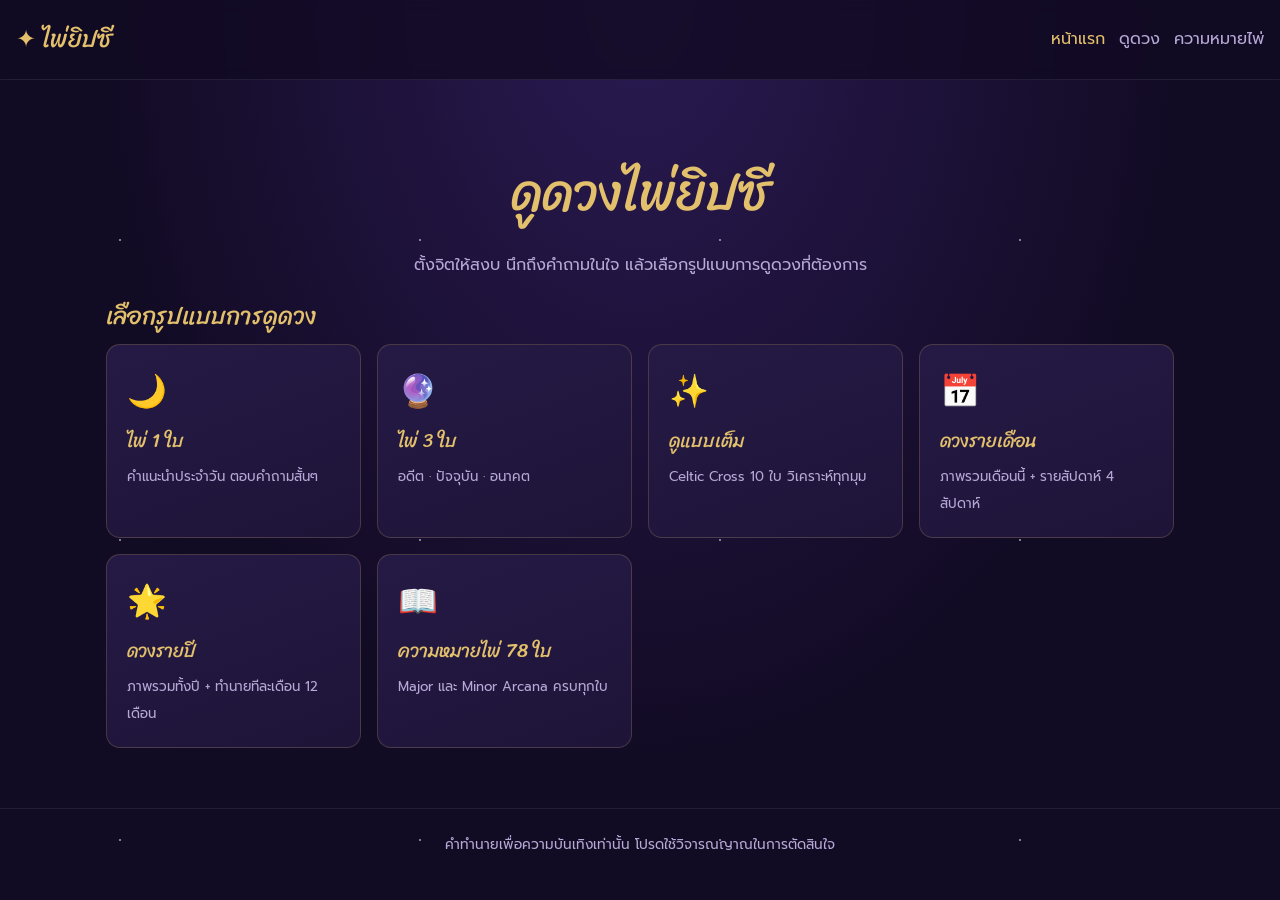
==== index.html @ 7d058a38 "Thai tarot website: readings (1/3/full/monthly/yearly) and 78-card library Co-Authored-By: Claude Op" ====
<!doctype html>
<html lang="th">
<head>
<meta charset="utf-8"><meta name="viewport" content="width=device-width,initial-scale=1">
<title>ไพ่ยิปซีออนไลน์ | ดูดวงไพ่ทาโรต์</title>
<link rel="preconnect" href="https://fonts.googleapis.com">
<link href="https://fonts.googleapis.com/css2?family=Prompt:wght@300;400;600&family=Sriracha&display=swap" rel="stylesheet">
<link rel="stylesheet" href="css/style.css">
</head>
<body>
<header><a class="brand" href="index.html">✦ ไพ่ยิปซี</a>
<nav><a href="index.html" class="active">หน้าแรก</a><a href="reading.html?type=three">ดูดวง</a><a href="cards.html">ความหมายไพ่</a></nav></header>
<main>
  <section class="hero">
    <h1>ดูดวงไพ่ยิปซี</h1>
    <p>ตั้งจิตให้สงบ นึกถึงคำถามในใจ แล้วเลือกรูปแบบการดูดวงที่ต้องการ</p>
  </section>
  <h2>เลือกรูปแบบการดูดวง</h2>
  <div class="grid">
    <a class="panel" href="reading.html?type=one"><div class="icon">🌙</div><h3>ไพ่ 1 ใบ</h3><small>คำแนะนำประจำวัน ตอบคำถามสั้นๆ</small></a>
    <a class="panel" href="reading.html?type=three"><div class="icon">🔮</div><h3>ไพ่ 3 ใบ</h3><small>อดีต · ปัจจุบัน · อนาคต</small></a>
    <a class="panel" href="reading.html?type=full"><div class="icon">✨</div><h3>ดูแบบเต็ม</h3><small>Celtic Cross 10 ใบ วิเคราะห์ทุกมุม</small></a>
    <a class="panel" href="reading.html?type=monthly"><div class="icon">📅</div><h3>ดวงรายเดือน</h3><small>ภาพรวมเดือนนี้ + รายสัปดาห์ 4 สัปดาห์</small></a>
    <a class="panel" href="reading.html?type=yearly"><div class="icon">🌟</div><h3>ดวงรายปี</h3><small>ภาพรวมทั้งปี + ทำนายทีละเดือน 12 เดือน</small></a>
    <a class="panel" href="cards.html"><div class="icon">📖</div><h3>ความหมายไพ่ 78 ใบ</h3><small>Major และ Minor Arcana ครบทุกใบ</small></a>
  </div>
</main>
<footer>คำทำนายเพื่อความบันเทิงเท่านั้น โปรดใช้วิจารณญาณในการตัดสินใจ</footer>
</body>
</html>
---- css/style.css ----
:root{
  --bg:#120b24;--bg2:#1e1438;--panel:#251a45;--gold:#e3c06b;--gold2:#b8913a;
  --text:#f1ecff;--muted:#b6a9d6;--accent:#9b6bff;--radius:14px;
  --card-w:120px;
}
*{box-sizing:border-box}
body{margin:0;font-family:"Prompt",sans-serif;color:var(--text);background:radial-gradient(ellipse at top,#2a1a52 0%,var(--bg) 60%) fixed;background-color:var(--bg);min-height:100vh;line-height:1.7}
body::before{content:"";position:fixed;inset:0;pointer-events:none;z-index:-1;
  background-image:radial-gradient(1px 1px at 20% 30%,#fff8 50%,transparent 51%),radial-gradient(1px 1px at 70% 20%,#fff6 50%,transparent 51%),radial-gradient(1.5px 1.5px at 40% 80%,#fff7 50%,transparent 51%),radial-gradient(1px 1px at 85% 65%,#fff5 50%,transparent 51%),radial-gradient(1px 1px at 10% 90%,#fff6 50%,transparent 51%);
  background-size:300px 300px;animation:twinkle 6s ease-in-out infinite alternate}
@keyframes twinkle{from{opacity:.5}to{opacity:1}}
a{color:var(--gold)}
h1,h2,h3,.brand{font-family:"Sriracha",cursive;color:var(--gold);font-weight:400;margin:.3em 0}
header{display:flex;flex-wrap:wrap;align-items:center;justify-content:space-between;gap:8px;padding:12px 16px;border-bottom:1px solid #ffffff14;background:#120b24cc;position:sticky;top:0;backdrop-filter:blur(6px);z-index:10}
.brand{font-size:1.5rem;text-decoration:none}
nav a{margin-left:14px;text-decoration:none;color:var(--muted)}
nav a:hover,nav a.active{color:var(--gold)}
main{max-width:1100px;margin:0 auto;padding:24px 16px 60px}
footer{text-align:center;color:var(--muted);font-size:.85rem;padding:24px 16px;border-top:1px solid #ffffff14}
.hero{text-align:center;padding:30px 0 10px}
.hero h1{font-size:clamp(2rem,6vw,3.2rem)}
.hero p{color:var(--muted);max-width:600px;margin:0 auto}
.grid{display:grid;gap:16px;grid-template-columns:repeat(auto-fill,minmax(230px,1fr))}
.panel{background:linear-gradient(160deg,var(--panel),var(--bg2));border:1px solid #e3c06b33;border-radius:var(--radius);padding:20px}
a.panel{text-decoration:none;color:var(--text);transition:transform .2s,border-color .2s;display:block}
a.panel:hover{transform:translateY(-4px);border-color:var(--gold)}
.panel .icon{font-size:2rem}
.panel small{color:var(--muted)}
.btn{display:inline-block;background:linear-gradient(135deg,var(--gold),var(--gold2));color:#1b1030;border:0;border-radius:999px;padding:10px 24px;font:inherit;font-weight:600;cursor:pointer;text-decoration:none}
.btn.ghost{background:transparent;color:var(--gold);border:1px solid var(--gold)}
.btn:disabled{opacity:.5;cursor:default}
input,select{font:inherit;background:var(--bg2);color:var(--text);border:1px solid #e3c06b55;border-radius:10px;padding:10px 14px;width:100%}
.center{text-align:center}
.muted{color:var(--muted)}
.row{display:flex;flex-wrap:wrap;gap:10px;align-items:center;justify-content:center;margin:14px 0}

/* ---------- Card ---------- */
.tcard{width:var(--card-w);aspect-ratio:11/19;perspective:900px;cursor:pointer;flex:none}
.tcard .inner{position:relative;width:100%;height:100%;transition:transform .7s;transform-style:preserve-3d}
.tcard.flipped .inner{transform:rotateY(180deg)}
.tcard .face{position:absolute;inset:0;backface-visibility:hidden;border-radius:10px;overflow:hidden;box-shadow:0 6px 18px #0008}
.tcard .back{background:url(../images/back.svg) center/cover,#2a1a52}
.tcard .front{transform:rotateY(180deg);background:#1b1030}
.tcard.reversed .front .art{transform:rotate(180deg)}
.art{width:100%;height:100%;position:relative}
.art img{width:100%;height:100%;object-fit:cover;display:block}
.fallback{position:absolute;inset:0;display:flex;flex-direction:column;align-items:center;justify-content:center;gap:6px;text-align:center;padding:8px;border:2px solid var(--gold);border-radius:10px;background:radial-gradient(circle,#3a2670,#1b1030);color:var(--gold);font-family:"Sriracha",cursive}
.fallback .num{font-size:.9rem;opacity:.8}
.fallback .sym{font-size:2.2rem;line-height:1}
.fallback .nm{font-size:.85rem;line-height:1.2}
.static .inner{transform:none!important}
.static .front{transform:none}

/* ---------- Reading ---------- */
.deck-fan{display:flex;flex-wrap:wrap;justify-content:center;gap:4px;margin:20px 0}
.deck-fan .tcard{--card-w:54px;transition:transform .2s}
.deck-fan .tcard:hover{transform:translateY(-8px)}
.deck-fan .tcard.picked{opacity:.15;pointer-events:none}
.spread{display:flex;flex-wrap:wrap;justify-content:center;gap:14px;margin:20px 0}
.slot{display:flex;flex-direction:column;align-items:center;gap:6px;width:var(--card-w)}
.slot .pos{font-size:.8rem;color:var(--muted);text-align:center;min-height:2.4em}
.result{display:grid;gap:14px;margin-top:20px}
.result .item{display:flex;gap:16px;align-items:flex-start}
.result .item .tcard{--card-w:90px}
.tag{display:inline-block;font-size:.75rem;padding:2px 10px;border-radius:999px;background:#9b6bff33;color:#d6c4ff;margin-right:6px}
.tag.rev{background:#ff6b8a33;color:#ffc4d1}
.shuffle .deck-fan .tcard{animation:shake .5s ease-in-out}
@keyframes shake{25%{transform:translateX(-6px) rotate(-4deg)}75%{transform:translateX(6px) rotate(4deg)}}

/* ---------- Library ---------- */
.filters{display:flex;flex-wrap:wrap;gap:10px;margin-bottom:18px}
.filters input{flex:1 1 220px}
.filters select{flex:0 1 200px}
.lib{display:grid;gap:14px;grid-template-columns:repeat(auto-fill,minmax(110px,1fr))}
.lib a{text-decoration:none;color:var(--text);text-align:center;font-size:.85rem}
.lib .tcard{--card-w:100%}
.detail{display:flex;flex-wrap:wrap;gap:24px}
.detail .tcard{--card-w:220px}
.detail .info{flex:1 1 300px}
.meaning h3{font-size:1.2rem;margin-top:1em}

@media (max-width:600px){
  :root{--card-w:96px}
  nav a{margin-left:10px;font-size:.9rem}
  .result .item{flex-direction:column;align-items:center;text-align:center}
}
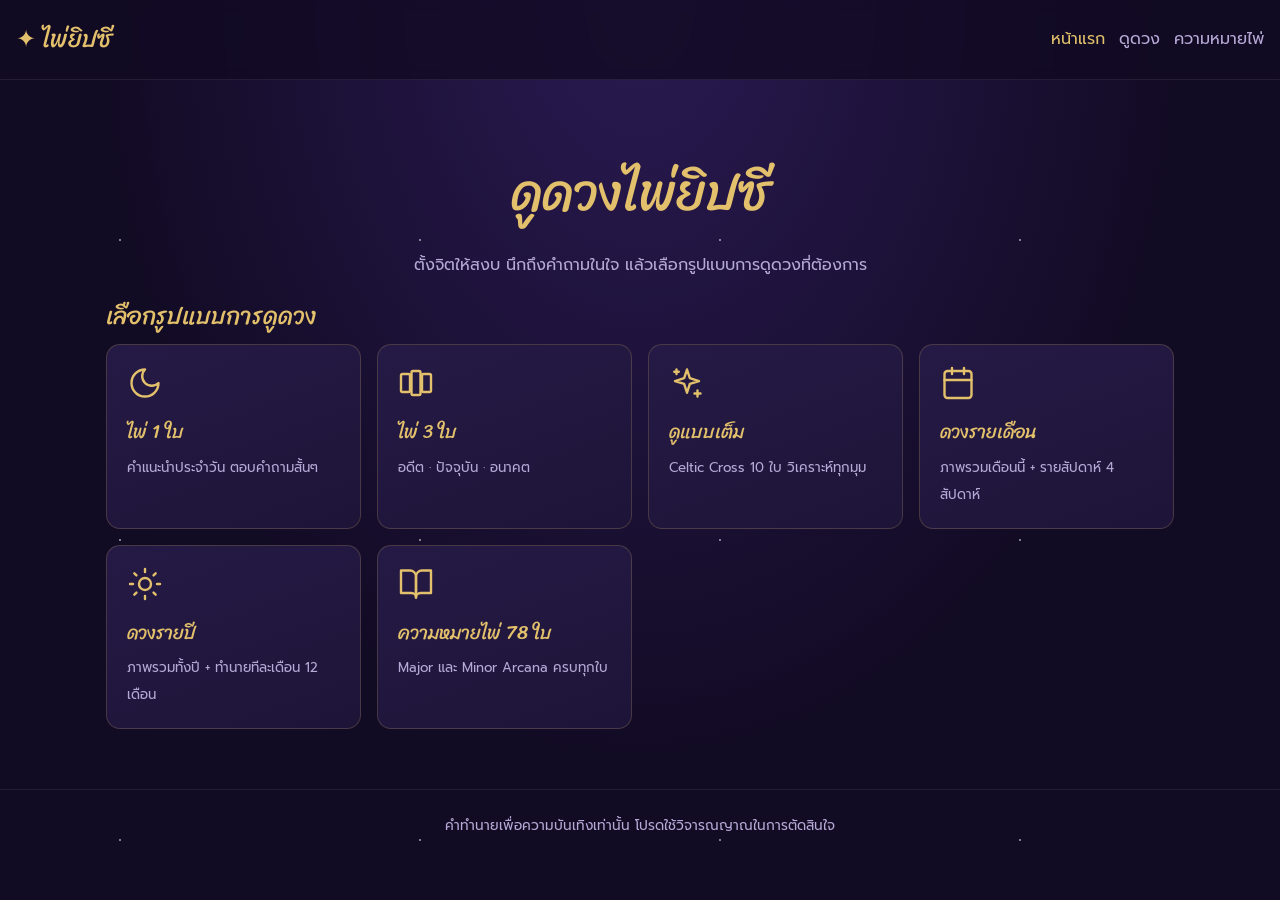
==== commit f0607eaa: "Improve accessibility, icons and motion settings - Cards can be picked with the keyboard and read by" ====
--- a/index.html
+++ b/index.html
@@ -17,12 +17,12 @@
   </section>
   <h2>เลือกรูปแบบการดูดวง</h2>
   <div class="grid">
-    <a class="panel" href="reading.html?type=one"><div class="icon">🌙</div><h3>ไพ่ 1 ใบ</h3><small>คำแนะนำประจำวัน ตอบคำถามสั้นๆ</small></a>
-    <a class="panel" href="reading.html?type=three"><div class="icon">🔮</div><h3>ไพ่ 3 ใบ</h3><small>อดีต · ปัจจุบัน · อนาคต</small></a>
-    <a class="panel" href="reading.html?type=full"><div class="icon">✨</div><h3>ดูแบบเต็ม</h3><small>Celtic Cross 10 ใบ วิเคราะห์ทุกมุม</small></a>
-    <a class="panel" href="reading.html?type=monthly"><div class="icon">📅</div><h3>ดวงรายเดือน</h3><small>ภาพรวมเดือนนี้ + รายสัปดาห์ 4 สัปดาห์</small></a>
-    <a class="panel" href="reading.html?type=yearly"><div class="icon">🌟</div><h3>ดวงรายปี</h3><small>ภาพรวมทั้งปี + ทำนายทีละเดือน 12 เดือน</small></a>
-    <a class="panel" href="cards.html"><div class="icon">📖</div><h3>ความหมายไพ่ 78 ใบ</h3><small>Major และ Minor Arcana ครบทุกใบ</small></a>
+    <a class="panel" href="reading.html?type=one"><svg class="icon" viewBox="0 0 24 24" aria-hidden="true"><path d="M12 3a6 6 0 0 0 9 9 9 9 0 1 1-9-9z"/></svg><h3>ไพ่ 1 ใบ</h3><small>คำแนะนำประจำวัน ตอบคำถามสั้นๆ</small></a>
+    <a class="panel" href="reading.html?type=three"><svg class="icon" viewBox="0 0 24 24" aria-hidden="true"><rect x="2" y="6" width="6" height="12" rx="1"/><rect x="9" y="4" width="6" height="16" rx="1"/><rect x="16" y="6" width="6" height="12" rx="1"/></svg><h3>ไพ่ 3 ใบ</h3><small>อดีต · ปัจจุบัน · อนาคต</small></a>
+    <a class="panel" href="reading.html?type=full"><svg class="icon" viewBox="0 0 24 24" aria-hidden="true"><path d="M12 3l1.9 5.8 6.1 1.9-6.1 1.9L12 18.5l-1.9-5.9L4 10.7l6.1-1.9z"/><path d="M19 17v4M17 19h4M5 3v3M3.5 4.5h3"/></svg><h3>ดูแบบเต็ม</h3><small>Celtic Cross 10 ใบ วิเคราะห์ทุกมุม</small></a>
+    <a class="panel" href="reading.html?type=monthly"><svg class="icon" viewBox="0 0 24 24" aria-hidden="true"><rect width="18" height="18" x="3" y="4" rx="2"/><path d="M16 2v4M8 2v4M3 10h18"/></svg><h3>ดวงรายเดือน</h3><small>ภาพรวมเดือนนี้ + รายสัปดาห์ 4 สัปดาห์</small></a>
+    <a class="panel" href="reading.html?type=yearly"><svg class="icon" viewBox="0 0 24 24" aria-hidden="true"><circle cx="12" cy="12" r="4"/><path d="M12 2v2M12 20v2M4.9 4.9l1.4 1.4M17.7 17.7l1.4 1.4M2 12h2M20 12h2M6.3 17.7l-1.4 1.4M19.1 4.9l-1.4 1.4"/></svg><h3>ดวงรายปี</h3><small>ภาพรวมทั้งปี + ทำนายทีละเดือน 12 เดือน</small></a>
+    <a class="panel" href="cards.html"><svg class="icon" viewBox="0 0 24 24" aria-hidden="true"><path d="M2 3h6a4 4 0 0 1 4 4v14a3 3 0 0 0-3-3H2z"/><path d="M22 3h-6a4 4 0 0 0-4 4v14a3 3 0 0 1 3-3h7z"/></svg><h3>ความหมายไพ่ 78 ใบ</h3><small>Major และ Minor Arcana ครบทุกใบ</small></a>
   </div>
 </main>
 <footer>คำทำนายเพื่อความบันเทิงเท่านั้น โปรดใช้วิจารณญาณในการตัดสินใจ</footer>
--- a/css/style.css
+++ b/css/style.css
@@ -24,7 +24,11 @@
 .panel{background:linear-gradient(160deg,var(--panel),var(--bg2));border:1px solid #e3c06b33;border-radius:var(--radius);padding:20px}
 a.panel{text-decoration:none;color:var(--text);transition:transform .2s,border-color .2s;display:block}
 a.panel:hover{transform:translateY(-4px);border-color:var(--gold)}
-.panel .icon{font-size:2rem}
+.icon,.ico,.sym{fill:none;stroke:var(--gold);stroke-width:1.6;stroke-linecap:round;stroke-linejoin:round}
+.icon{width:36px;height:36px}
+.ico{width:1.1em;height:1.1em;vertical-align:-.15em}
+:focus-visible{outline:3px solid var(--gold);outline-offset:3px;border-radius:6px}
+.btn.ghost.active{background:var(--gold);color:#1b1030}
 .panel small{color:var(--muted)}
 .btn{display:inline-block;background:linear-gradient(135deg,var(--gold),var(--gold2));color:#1b1030;border:0;border-radius:999px;padding:10px 24px;font:inherit;font-weight:600;cursor:pointer;text-decoration:none}
 .btn.ghost{background:transparent;color:var(--gold);border:1px solid var(--gold)}
@@ -46,13 +50,13 @@
 .art img{width:100%;height:100%;object-fit:cover;display:block}
 .fallback{position:absolute;inset:0;display:flex;flex-direction:column;align-items:center;justify-content:center;gap:6px;text-align:center;padding:8px;border:2px solid var(--gold);border-radius:10px;background:radial-gradient(circle,#3a2670,#1b1030);color:var(--gold);font-family:"Sriracha",cursive}
 .fallback .num{font-size:.9rem;opacity:.8}
-.fallback .sym{font-size:2.2rem;line-height:1}
+.fallback .sym{width:40%;height:auto;aspect-ratio:1}
 .fallback .nm{font-size:.85rem;line-height:1.2}
 .static .inner{transform:none!important}
 .static .front{transform:none}
 
 /* ---------- Reading ---------- */
-.deck-fan{display:flex;flex-wrap:wrap;justify-content:center;gap:4px;margin:20px 0}
+.deck-fan{display:flex;flex-wrap:wrap;justify-content:center;gap:8px;margin:20px 0}
 .deck-fan .tcard{--card-w:54px;transition:transform .2s}
 .deck-fan .tcard:hover{transform:translateY(-8px)}
 .deck-fan .tcard.picked{opacity:.15;pointer-events:none}
@@ -79,6 +83,11 @@
 .detail .info{flex:1 1 300px}
 .meaning h3{font-size:1.2rem;margin-top:1em}
 
+/* เคารพการตั้งค่า "ลดการเคลื่อนไหว" ของผู้ใช้ */
+@media (prefers-reduced-motion:reduce){
+  *,*::before,*::after{animation:none!important;transition-duration:.01ms!important;scroll-behavior:auto!important}
+}
+
 @media (max-width:600px){
   :root{--card-w:96px}
   nav a{margin-left:10px;font-size:.9rem}
